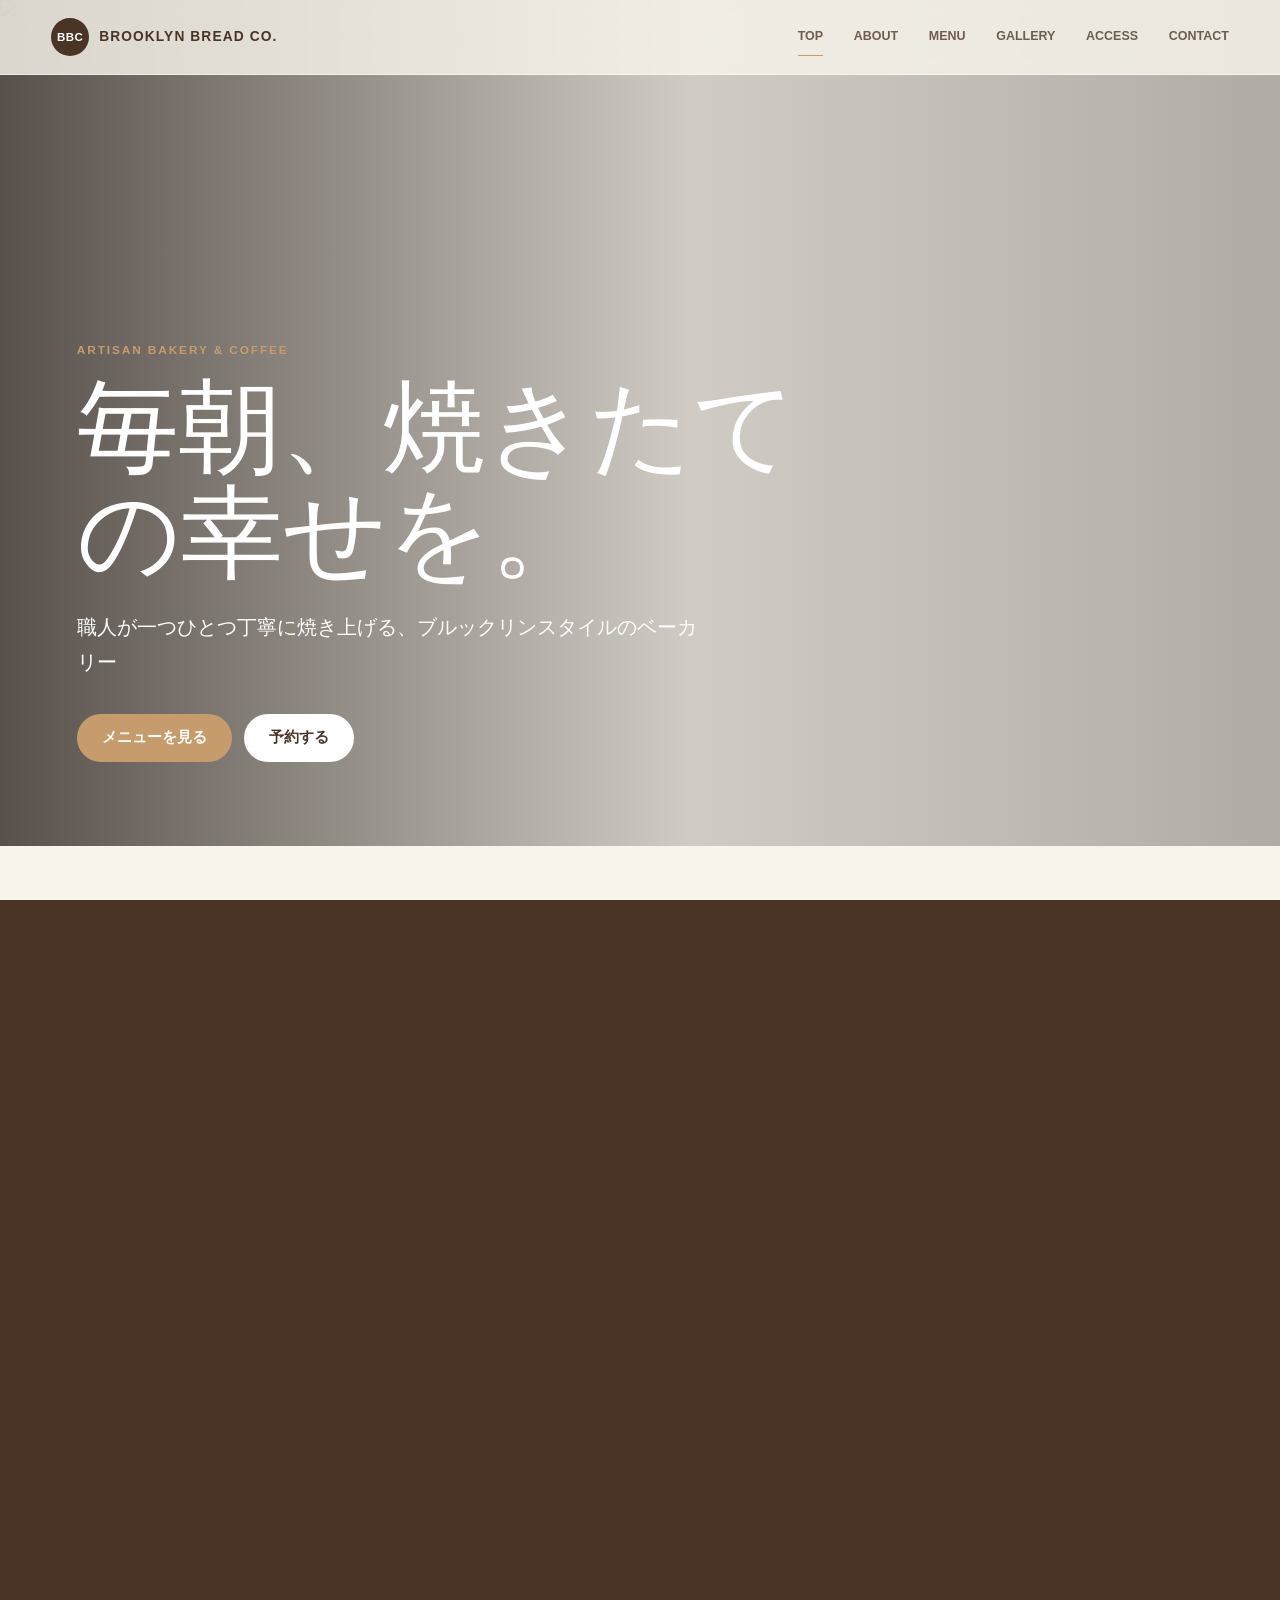
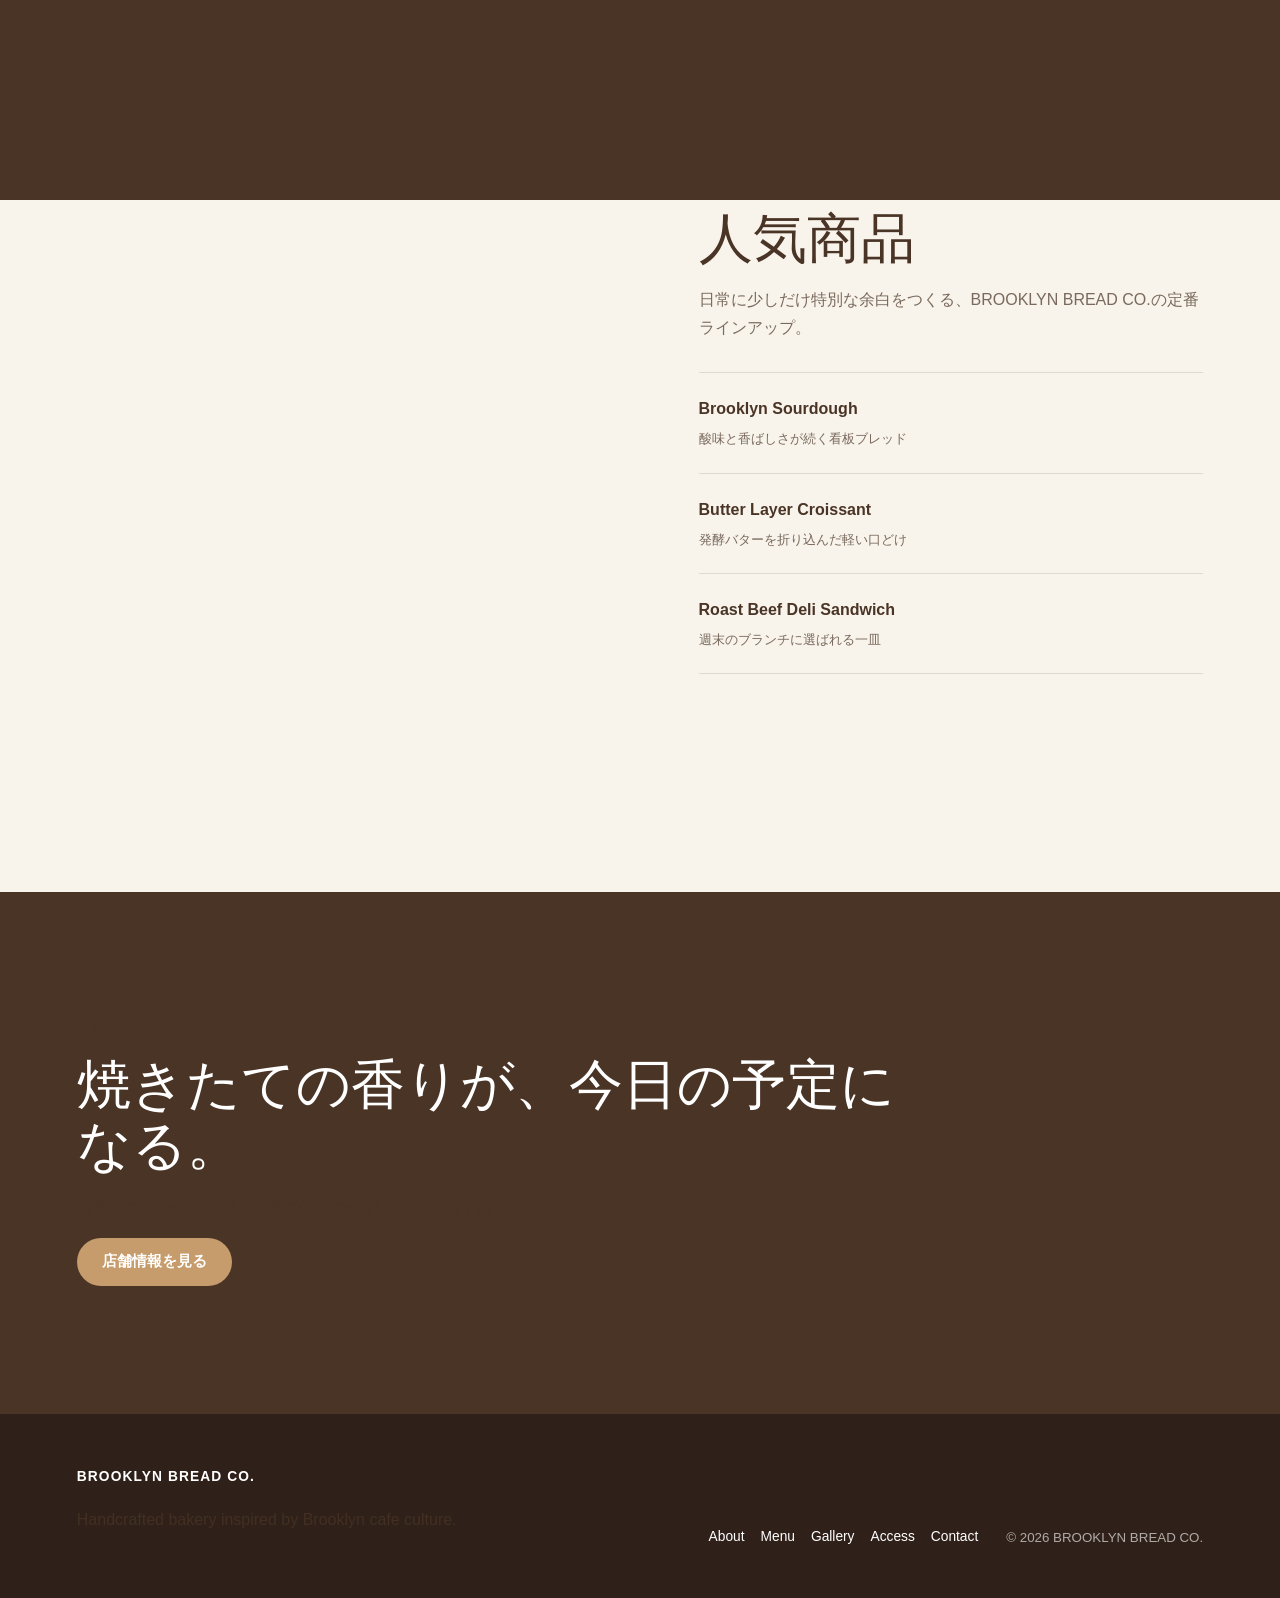
==== index.html @ 1dc983ad "Initial commit" ====
<!DOCTYPE html>
<html lang="ja">
<head>
  <meta charset="UTF-8">
  <meta name="viewport" content="width=device-width, initial-scale=1.0">
  <meta name="description" content="BROOKLYN BREAD CO.は、ブルックリンのカフェカルチャーに影響を受けた職人手作りの高級ベーカリーショップです。">
  <title>BROOKLYN BREAD CO. | 毎朝、焼きたての幸せを。</title>
  <link rel="preconnect" href="https://images.unsplash.com">
  <link rel="preconnect" href="https://images.pexels.com">
  <link rel="stylesheet" href="style.css">
</head>
<body>
  <div class="page-transition" aria-hidden="true"></div>
  <header class="site-header">
    <a class="brand" href="index.html" aria-label="BROOKLYN BREAD CO. トップページ">
      <span class="brand-mark">BBC</span>
      <span>BROOKLYN BREAD CO.</span>
    </a>
    <button class="nav-toggle" type="button" aria-label="メニューを開く" aria-expanded="false">
      <span></span>
      <span></span>
    </button>
    <nav class="site-nav" aria-label="グローバルナビゲーション">
      <a href="index.html" aria-current="page">Top</a>
      <a href="about.html">About</a>
      <a href="menu.html">Menu</a>
      <a href="gallery.html">Gallery</a>
      <a href="access.html">Access</a>
      <a href="contact.html">Contact</a>
    </nav>
  </header>

  <main>
    <section class="hero">
      <picture>
        <source media="(max-width: 700px)" srcset="https://images.unsplash.com/photo-1509440159596-0249088772ff?auto=format&amp;fit=crop&amp;w=900&amp;q=85">
        <img src="https://images.unsplash.com/photo-1509440159596-0249088772ff?auto=format&amp;fit=crop&amp;w=1800&amp;q=85" alt="焼きたてのパンが並ぶベーカリーカウンター">
      </picture>
      <div class="hero-content reveal">
        <p class="eyebrow">Artisan Bakery &amp; Coffee</p>
        <h1>毎朝、焼きたての幸せを。</h1>
        <p>職人が一つひとつ丁寧に焼き上げる、ブルックリンスタイルのベーカリー</p>
        <div class="hero-actions">
          <a class="button primary" href="menu.html">メニューを見る</a>
          <a class="button secondary" href="contact.html">予約する</a>
        </div>
      </div>
    </section>

    <section class="section intro-band">
      <div class="section-head reveal">
        <p class="eyebrow">Fresh From Brooklyn Spirit</p>
        <h2>街角のぬくもりと、ホテルラウンジの上質さを一つに。</h2>
      </div>
      <div class="feature-grid">
        <article class="feature-card reveal">
          <span>01</span>
          <h3>毎朝焼き上げ</h3>
          <p>長時間発酵の生地を、朝の空気に合わせて焼成。外は香ばしく、中はしっとりと仕上げます。</p>
        </article>
        <article class="feature-card reveal">
          <span>02</span>
          <h3>厳選素材</h3>
          <p>国産小麦、発酵バター、季節の果実を中心に、香りと余韻が残る素材だけを選びます。</p>
        </article>
        <article class="feature-card reveal">
          <span>03</span>
          <h3>コーヒーペアリング</h3>
          <p>クロワッサンやサンドイッチに寄り添う、浅煎りから深煎りまでのブレンドを用意しています。</p>
        </article>
      </div>
    </section>

    <section class="section split-section">
      <div class="split-media reveal">
        <img src="https://images.unsplash.com/photo-1517433670267-08bbd4be890f?auto=format&amp;fit=crop&amp;w=1200&amp;q=85" alt="職人がベーカリーでパンを仕上げている様子">
      </div>
      <div class="split-copy reveal">
        <p class="eyebrow">Our Signature</p>
        <h2>人気商品</h2>
        <p>日常に少しだけ特別な余白をつくる、BROOKLYN BREAD CO.の定番ラインアップ。</p>
        <div class="product-list">
          <a href="menu.html" class="product-row">
            <span>Brooklyn Sourdough</span>
            <small>酸味と香ばしさが続く看板ブレッド</small>
          </a>
          <a href="menu.html" class="product-row">
            <span>Butter Layer Croissant</span>
            <small>発酵バターを折り込んだ軽い口どけ</small>
          </a>
          <a href="menu.html" class="product-row">
            <span>Roast Beef Deli Sandwich</span>
            <small>週末のブランチに選ばれる一皿</small>
          </a>
        </div>
      </div>
    </section>

    <section class="section cta-section">
      <div class="cta-inner reveal">
        <p class="eyebrow">Visit Us Today</p>
        <h2>焼きたての香りが、今日の予定になる。</h2>
        <p>朝食、ブランチ、ギフト、旅の途中の一杯まで。店頭予約も承ります。</p>
        <a class="button primary" href="access.html">店舗情報を見る</a>
      </div>
    </section>
  </main>

  <footer class="site-footer">
    <div>
      <a class="footer-brand" href="index.html">BROOKLYN BREAD CO.</a>
      <p>Handcrafted bakery inspired by Brooklyn cafe culture.</p>
    </div>
    <nav aria-label="フッターナビゲーション">
      <a href="about.html">About</a>
      <a href="menu.html">Menu</a>
      <a href="gallery.html">Gallery</a>
      <a href="access.html">Access</a>
      <a href="contact.html">Contact</a>
    </nav>
    <small>&copy; 2026 BROOKLYN BREAD CO.</small>
  </footer>
  <script src="script.js"></script>
</body>
</html>
---- style.css ----
:root {
  --bg: #f8f4ec;
  --accent: #c69c6d;
  --text: #4a3426;
  --white: #ffffff;
  --ink-soft: rgba(74, 52, 38, 0.72);
  --line: rgba(74, 52, 38, 0.14);
  --shadow: 0 24px 70px rgba(74, 52, 38, 0.13);
  --radius: 8px;
}

* {
  box-sizing: border-box;
}

html {
  scroll-behavior: smooth;
}

body {
  margin: 0;
  background: var(--bg);
  color: var(--text);
  font-family: "Helvetica Neue", Arial, "Hiragino Sans", "Yu Gothic", sans-serif;
  letter-spacing: 0;
  line-height: 1.75;
}

img {
  display: block;
  width: 100%;
  height: 100%;
  object-fit: cover;
}

a {
  color: inherit;
  text-decoration: none;
}

.site-header {
  position: fixed;
  top: 0;
  left: 0;
  z-index: 50;
  display: flex;
  align-items: center;
  justify-content: space-between;
  width: 100%;
  padding: 18px clamp(20px, 4vw, 56px);
  background: rgba(248, 244, 236, 0.82);
  border-bottom: 1px solid rgba(255, 255, 255, 0.5);
  backdrop-filter: blur(22px);
  transition: padding 0.25s ease, box-shadow 0.25s ease, background 0.25s ease;
}

.site-header.is-scrolled {
  padding-top: 12px;
  padding-bottom: 12px;
  background: rgba(248, 244, 236, 0.94);
  box-shadow: 0 10px 34px rgba(74, 52, 38, 0.08);
}

.brand,
.footer-brand {
  display: inline-flex;
  align-items: center;
  gap: 10px;
  font-size: 0.86rem;
  font-weight: 700;
  letter-spacing: 0.08em;
}

.brand-mark {
  display: grid;
  place-items: center;
  width: 38px;
  height: 38px;
  color: var(--white);
  background: var(--text);
  border-radius: 50%;
  font-size: 0.72rem;
  letter-spacing: 0.04em;
}

.site-nav {
  display: flex;
  align-items: center;
  gap: clamp(18px, 2.4vw, 32px);
  font-size: 0.78rem;
  font-weight: 600;
  text-transform: uppercase;
}

.site-nav a {
  position: relative;
  color: rgba(74, 52, 38, 0.78);
}

.site-nav a::after {
  position: absolute;
  left: 0;
  bottom: -8px;
  width: 100%;
  height: 1px;
  background: var(--accent);
  transform: scaleX(0);
  transform-origin: right;
  transition: transform 0.25s ease;
  content: "";
}

.site-nav a:hover::after,
.site-nav a[aria-current="page"]::after {
  transform: scaleX(1);
  transform-origin: left;
}

.nav-toggle {
  display: none;
  width: 42px;
  height: 42px;
  padding: 0;
  background: transparent;
  border: 1px solid var(--line);
  border-radius: 50%;
}

.nav-toggle span {
  display: block;
  width: 18px;
  height: 1px;
  margin: 6px auto;
  background: var(--text);
  transition: transform 0.25s ease;
}

.hero {
  position: relative;
  min-height: 94vh;
  display: grid;
  align-items: end;
  padding: 140px clamp(20px, 6vw, 82px) 84px;
  color: var(--white);
  overflow: hidden;
}

.hero::after,
.page-hero::after {
  position: absolute;
  inset: 0;
  background: linear-gradient(90deg, rgba(26, 18, 13, 0.72), rgba(26, 18, 13, 0.18) 54%, rgba(26, 18, 13, 0.32));
  content: "";
}

.hero picture,
.hero img,
.page-hero > img {
  position: absolute;
  inset: 0;
  z-index: -1;
}

.hero-content {
  position: relative;
  z-index: 1;
  max-width: 760px;
}

.hero h1,
.page-hero h1,
.compact-hero h1 {
  margin: 0;
  font-family: Georgia, "Times New Roman", serif;
  font-size: clamp(3rem, 8vw, 7.5rem);
  font-weight: 500;
  line-height: 1.03;
}

.hero p:not(.eyebrow),
.compact-hero p:not(.eyebrow) {
  max-width: 620px;
  margin: 24px 0 0;
  font-size: clamp(1rem, 2vw, 1.25rem);
}

.eyebrow {
  margin: 0 0 14px;
  color: var(--accent);
  font-size: 0.74rem;
  font-weight: 800;
  letter-spacing: 0.16em;
  text-transform: uppercase;
}

.hero-actions {
  display: flex;
  flex-wrap: wrap;
  gap: 12px;
  margin-top: 34px;
}

.button {
  display: inline-flex;
  align-items: center;
  justify-content: center;
  min-height: 48px;
  padding: 0 24px;
  border: 1px solid transparent;
  border-radius: 999px;
  font-size: 0.92rem;
  font-weight: 700;
  transition: transform 0.25s ease, background 0.25s ease, color 0.25s ease, border-color 0.25s ease;
}

.button:hover {
  transform: translateY(-2px);
}

.button.primary {
  color: var(--white);
  background: var(--accent);
}

.button.secondary {
  color: var(--text);
  background: var(--white);
  border-color: rgba(255, 255, 255, 0.55);
}

.section {
  padding: clamp(72px, 10vw, 132px) clamp(20px, 6vw, 82px);
}

.section-head {
  max-width: 840px;
  margin-bottom: 46px;
}

.section h2,
.split-copy h2,
.info-panel h2,
.contact-form h2,
.reservation-panel h2 {
  margin: 0;
  font-family: Georgia, "Times New Roman", serif;
  font-size: clamp(2rem, 4.2vw, 4.2rem);
  font-weight: 500;
  line-height: 1.14;
}

.feature-grid,
.values-grid,
.card-grid {
  display: grid;
  grid-template-columns: repeat(3, minmax(0, 1fr));
  gap: 20px;
}

.feature-card,
.value-card,
.menu-card,
.info-panel,
.contact-form,
.reservation-panel {
  background: rgba(255, 255, 255, 0.74);
  border: 1px solid rgba(255, 255, 255, 0.78);
  border-radius: var(--radius);
  box-shadow: var(--shadow);
}

.feature-card {
  padding: 30px;
}

.feature-card span {
  color: var(--accent);
  font-weight: 800;
}

.feature-card h3,
.value-card h3,
.menu-card h3,
.newsletter h3 {
  margin: 18px 0 8px;
  font-size: 1.25rem;
  line-height: 1.35;
}

.feature-card p,
.value-card p,
.menu-card p,
.split-copy p,
.story-text p,
.cta-inner p,
.site-footer p {
  color: var(--ink-soft);
}

.split-section,
.access-layout,
.contact-layout {
  display: grid;
  grid-template-columns: minmax(0, 1.05fr) minmax(320px, 0.95fr);
  gap: clamp(28px, 5vw, 70px);
  align-items: center;
}

.split-media {
  height: min(680px, 68vw);
  min-height: 420px;
  overflow: hidden;
  border-radius: var(--radius);
}

.product-list {
  margin-top: 30px;
  border-top: 1px solid var(--line);
}

.product-row {
  display: grid;
  gap: 4px;
  padding: 22px 0;
  border-bottom: 1px solid var(--line);
  transition: color 0.25s ease, transform 0.25s ease;
}

.product-row:hover {
  color: var(--accent);
  transform: translateX(6px);
}

.product-row span {
  font-weight: 800;
}

.product-row small {
  color: var(--ink-soft);
}

.cta-section {
  background: var(--text);
  color: var(--white);
}

.cta-inner {
  max-width: 820px;
}

.page-hero {
  position: relative;
  min-height: 68vh;
  display: grid;
  align-items: end;
  padding: 130px clamp(20px, 6vw, 82px) 72px;
  color: var(--white);
  overflow: hidden;
}

.page-hero-copy {
  position: relative;
  z-index: 1;
  max-width: 900px;
}

.compact-hero {
  padding: 154px clamp(20px, 6vw, 82px) 62px;
}

.compact-hero > div {
  max-width: 900px;
}

.compact-hero h1 {
  color: var(--text);
  font-size: clamp(2.6rem, 6vw, 6.4rem);
}

.story-layout {
  display: grid;
  grid-template-columns: 0.9fr 1.1fr;
  gap: clamp(28px, 6vw, 90px);
}

.story-text {
  font-size: 1.04rem;
}

.value-card,
.menu-card {
  overflow: hidden;
  transition: transform 0.28s ease, box-shadow 0.28s ease;
}

.value-card:hover,
.menu-card:hover,
.feature-card:hover {
  transform: translateY(-6px);
  box-shadow: 0 28px 80px rgba(74, 52, 38, 0.18);
}

.value-card img {
  aspect-ratio: 4 / 3;
  height: auto;
}

.value-card h3,
.value-card p {
  padding-right: 24px;
  padding-left: 24px;
}

.value-card p {
  padding-bottom: 24px;
}

.menu-section {
  padding-top: 40px;
}

.menu-category {
  margin: 58px 0 22px;
}

.menu-category:first-child {
  margin-top: 0;
}

.card-grid {
  grid-template-columns: repeat(2, minmax(0, 1fr));
}

.menu-card {
  display: grid;
  grid-template-columns: 42% 1fr;
  min-height: 230px;
}

.menu-card div {
  padding: 24px;
}

.menu-card h3 {
  margin-top: 0;
}

.menu-card span {
  display: inline-block;
  margin-top: 12px;
  color: var(--accent);
  font-weight: 800;
}

.gallery-grid {
  display: grid;
  grid-template-columns: repeat(4, minmax(0, 1fr));
  grid-auto-rows: 260px;
  gap: 16px;
}

.gallery-item {
  position: relative;
  margin: 0;
  overflow: hidden;
  border-radius: var(--radius);
  background: var(--white);
}

.gallery-item.large {
  grid-column: span 2;
  grid-row: span 2;
}

.gallery-item.tall {
  grid-row: span 2;
}

.gallery-item.wide {
  grid-column: span 2;
}

.gallery-item img {
  transition: transform 0.45s ease;
}

.gallery-item:hover img {
  transform: scale(1.055);
}

.gallery-item figcaption {
  position: absolute;
  left: 16px;
  bottom: 16px;
  padding: 6px 12px;
  color: var(--white);
  background: rgba(74, 52, 38, 0.62);
  border-radius: 999px;
  font-size: 0.82rem;
}

.info-panel,
.contact-form,
.reservation-panel {
  padding: clamp(24px, 4vw, 42px);
}

.info-panel dl {
  margin: 28px 0;
}

.info-panel div {
  display: grid;
  grid-template-columns: 96px 1fr;
  gap: 18px;
  padding: 18px 0;
  border-bottom: 1px solid var(--line);
}

.info-panel dt {
  font-weight: 800;
}

.info-panel dd {
  margin: 0;
  color: var(--ink-soft);
}

.map-panel {
  position: relative;
  min-height: 520px;
  overflow: hidden;
  border-radius: var(--radius);
  background: #eee3d4;
  border: 1px solid rgba(74, 52, 38, 0.1);
}

.map-grid {
  position: absolute;
  inset: -20%;
  background:
    linear-gradient(90deg, rgba(74, 52, 38, 0.12) 1px, transparent 1px),
    linear-gradient(rgba(74, 52, 38, 0.12) 1px, transparent 1px);
  background-size: 74px 74px;
  transform: rotate(-7deg);
}

.map-pin {
  position: absolute;
  top: 50%;
  left: 50%;
  padding: 16px 18px;
  color: var(--white);
  background: var(--text);
  border-radius: var(--radius);
  transform: translate(-50%, -50%);
  text-align: center;
  font-size: 0.84rem;
  font-weight: 800;
  line-height: 1.35;
  box-shadow: var(--shadow);
}

.contact-layout {
  align-items: start;
}

form {
  display: grid;
  gap: 18px;
}

label {
  display: grid;
  gap: 8px;
  color: rgba(74, 52, 38, 0.82);
  font-size: 0.9rem;
  font-weight: 700;
}

input,
select,
textarea {
  width: 100%;
  min-height: 48px;
  padding: 12px 14px;
  color: var(--text);
  background: var(--white);
  border: 1px solid var(--line);
  border-radius: var(--radius);
  font: inherit;
}

textarea {
  resize: vertical;
}

.reservation-panel {
  display: grid;
  gap: 34px;
}

.newsletter {
  padding-top: 28px;
  border-top: 1px solid var(--line);
}

.newsletter-form {
  grid-template-columns: 1fr auto;
  gap: 10px;
}

.newsletter-form button {
  min-width: 82px;
  color: var(--white);
  background: var(--text);
  border: 0;
  border-radius: var(--radius);
  font-weight: 800;
}

.site-footer {
  display: grid;
  grid-template-columns: minmax(240px, 1fr) auto auto;
  gap: 28px;
  align-items: end;
  padding: 48px clamp(20px, 6vw, 82px);
  color: var(--white);
  background: #2f2119;
}

.site-footer nav {
  display: flex;
  flex-wrap: wrap;
  gap: 16px;
  font-size: 0.86rem;
}

.site-footer small {
  color: rgba(255, 255, 255, 0.62);
}

.reveal {
  opacity: 0;
  transform: translateY(28px);
  transition: opacity 0.7s ease, transform 0.7s ease;
}

.reveal.is-visible {
  opacity: 1;
  transform: translateY(0);
}

.page-transition {
  position: fixed;
  inset: 0;
  z-index: 100;
  pointer-events: none;
  background: var(--text);
  transform: translateY(100%);
}

.page-transition.is-active {
  animation: pageWipe 0.55s ease forwards;
}

@keyframes pageWipe {
  0% { transform: translateY(100%); }
  48% { transform: translateY(0); }
  100% { transform: translateY(-100%); }
}

@media (max-width: 980px) {
  .feature-grid,
  .values-grid,
  .card-grid,
  .split-section,
  .story-layout,
  .access-layout,
  .contact-layout,
  .site-footer {
    grid-template-columns: 1fr;
  }

  .gallery-grid {
    grid-template-columns: repeat(2, minmax(0, 1fr));
  }

  .site-footer {
    align-items: start;
  }
}

@media (max-width: 760px) {
  .site-header {
    padding: 14px 18px;
  }

  .brand span:last-child {
    max-width: 180px;
    font-size: 0.75rem;
  }

  .nav-toggle {
    display: block;
    position: relative;
    z-index: 60;
  }

  .site-nav {
    position: fixed;
    inset: 0 0 auto;
    display: grid;
    gap: 0;
    padding: 92px 20px 24px;
    background: rgba(248, 244, 236, 0.98);
    box-shadow: var(--shadow);
    transform: translateY(-110%);
    transition: transform 0.3s ease;
  }

  .site-nav.is-open {
    transform: translateY(0);
  }

  .site-nav a {
    padding: 18px 2px;
    border-bottom: 1px solid var(--line);
    font-size: 1rem;
  }

  .nav-toggle.is-open span:first-child {
    transform: translateY(3.5px) rotate(45deg);
  }

  .nav-toggle.is-open span:last-child {
    transform: translateY(-3.5px) rotate(-45deg);
  }

  .hero {
    min-height: 88vh;
    padding: 128px 20px 46px;
  }

  .hero h1 {
    font-size: clamp(2.75rem, 17vw, 4.8rem);
  }

  .section {
    padding: 64px 20px;
  }

  .page-hero,
  .compact-hero {
    padding-right: 20px;
    padding-left: 20px;
  }

  .split-media {
    height: 420px;
    min-height: 320px;
  }

  .menu-card {
    grid-template-columns: 1fr;
  }

  .menu-card img {
    aspect-ratio: 16 / 10;
    height: auto;
  }

  .gallery-grid {
    grid-auto-rows: 220px;
    gap: 12px;
  }

  .gallery-item.large,
  .gallery-item.tall,
  .gallery-item.wide {
    grid-column: span 2;
    grid-row: span 1;
  }

  .info-panel div {
    grid-template-columns: 1fr;
    gap: 4px;
  }

  .map-panel {
    min-height: 360px;
  }

  .newsletter-form {
    grid-template-columns: 1fr;
  }
}

@media (prefers-reduced-motion: reduce) {
  *,
  *::before,
  *::after {
    scroll-behavior: auto !important;
    animation-duration: 0.01ms !important;
    animation-iteration-count: 1 !important;
    transition-duration: 0.01ms !important;
  }
}
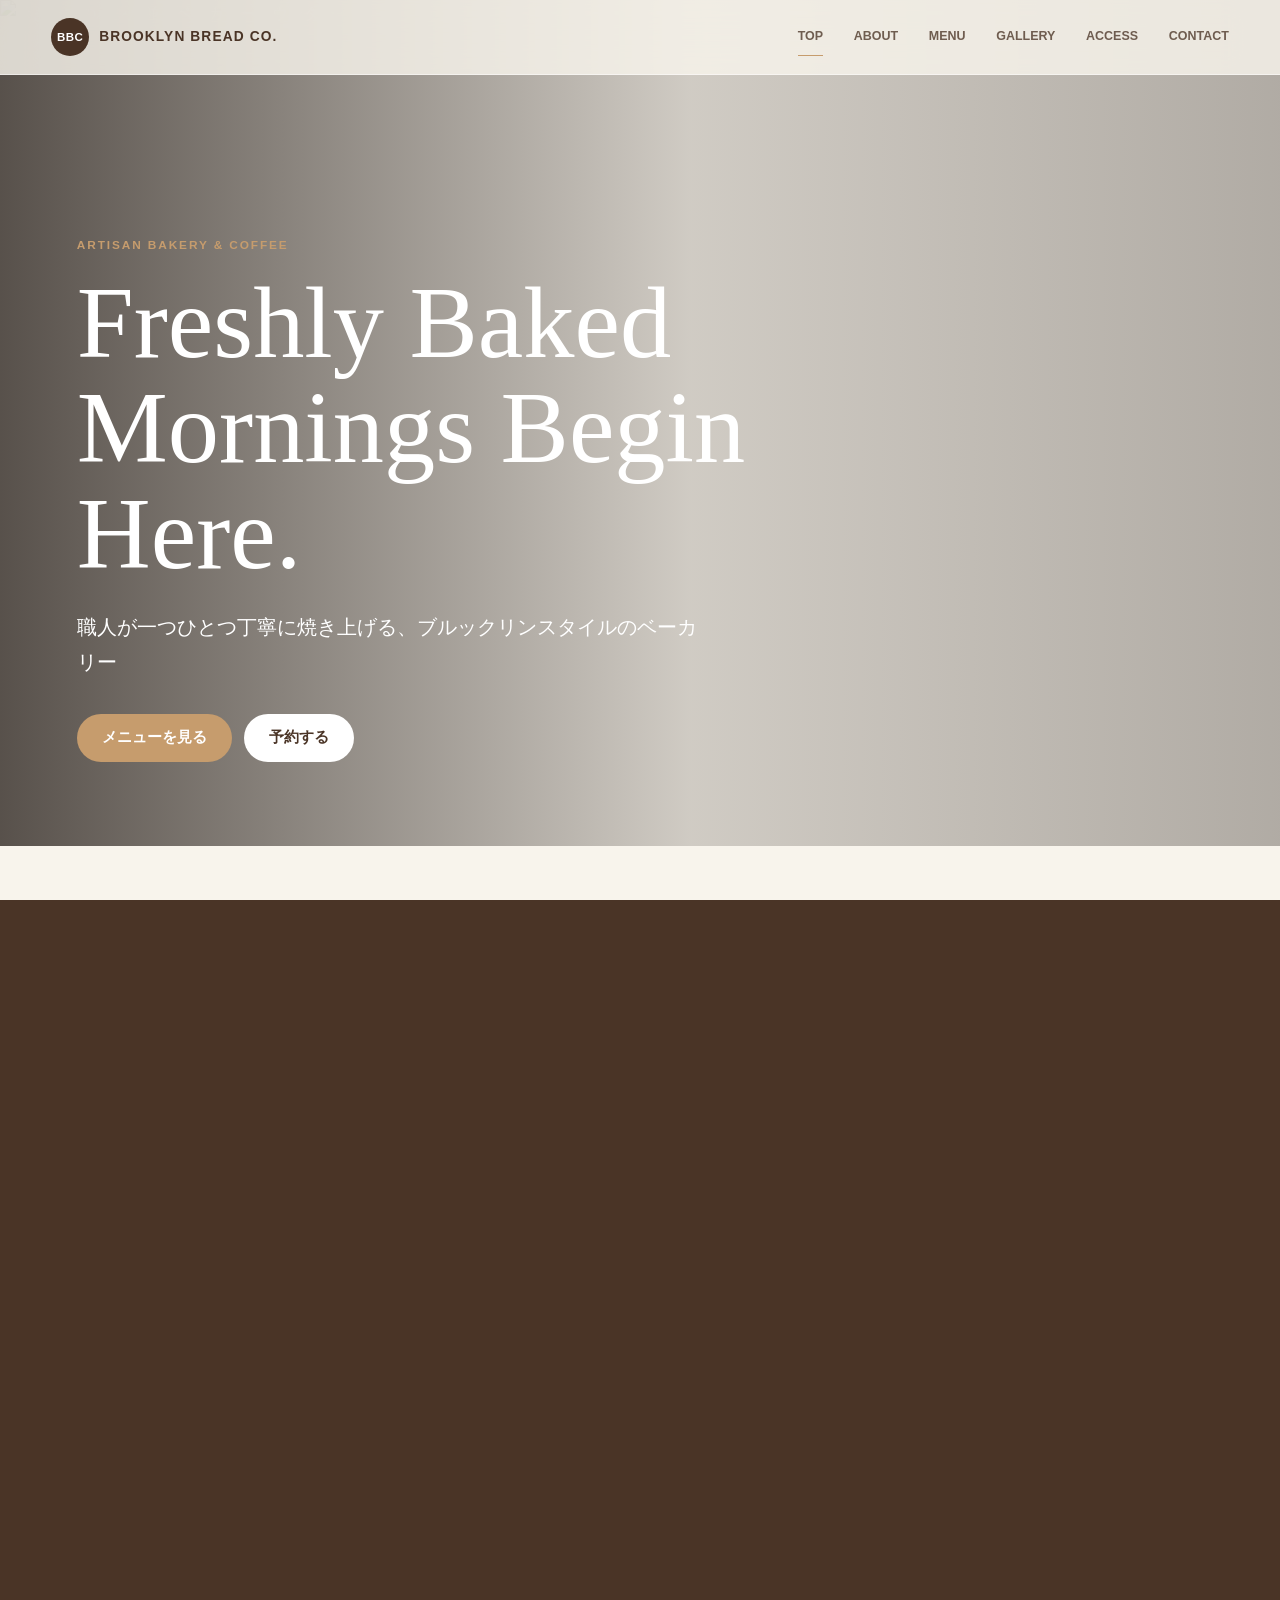
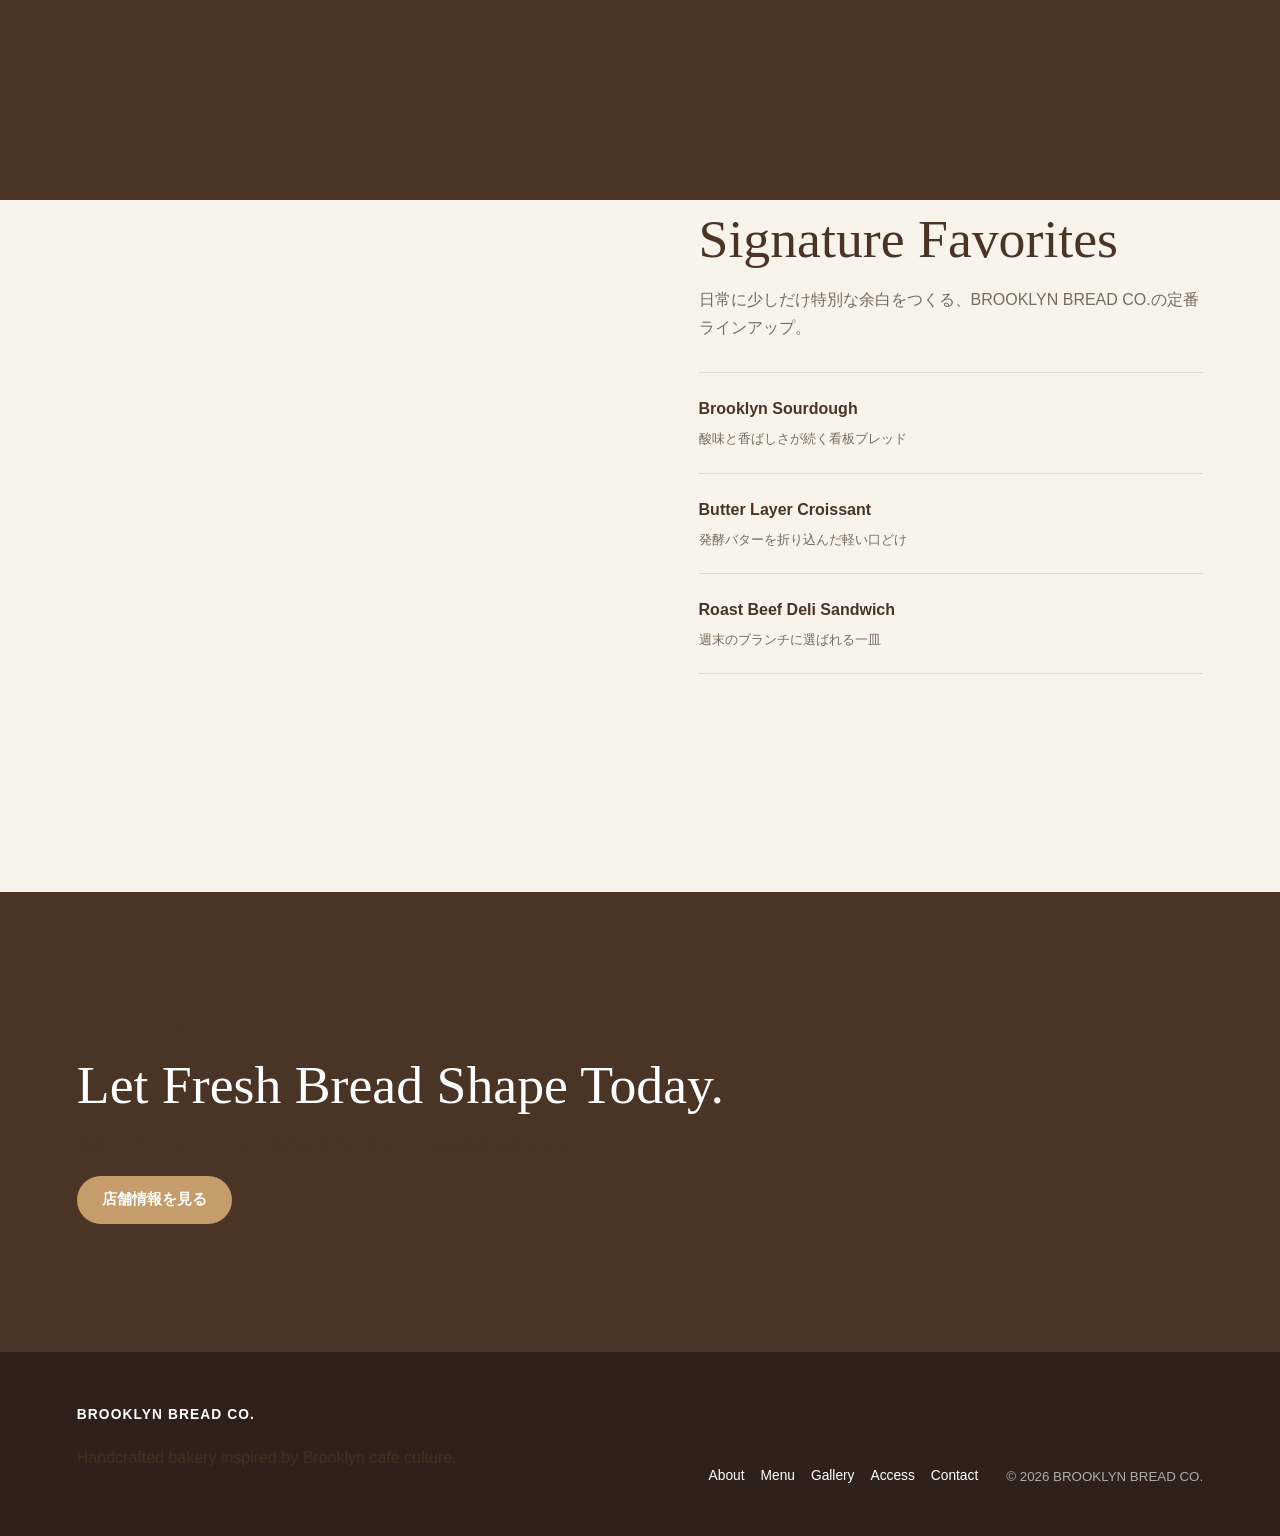
==== commit b5d86393: "Update Brooklyn Bread Co English headings" ====
--- a/index.html
+++ b/index.html
@@ -4,7 +4,7 @@
   <meta charset="UTF-8">
   <meta name="viewport" content="width=device-width, initial-scale=1.0">
   <meta name="description" content="BROOKLYN BREAD CO.は、ブルックリンのカフェカルチャーに影響を受けた職人手作りの高級ベーカリーショップです。">
-  <title>BROOKLYN BREAD CO. | 毎朝、焼きたての幸せを。</title>
+  <title>BROOKLYN BREAD CO. | Freshly Baked Mornings Begin Here.</title>
   <link rel="preconnect" href="https://images.unsplash.com">
   <link rel="preconnect" href="https://images.pexels.com">
   <link rel="stylesheet" href="style.css">
@@ -38,7 +38,7 @@
       </picture>
       <div class="hero-content reveal">
         <p class="eyebrow">Artisan Bakery &amp; Coffee</p>
-        <h1>毎朝、焼きたての幸せを。</h1>
+        <h1>Freshly Baked Mornings Begin Here.</h1>
         <p>職人が一つひとつ丁寧に焼き上げる、ブルックリンスタイルのベーカリー</p>
         <div class="hero-actions">
           <a class="button primary" href="menu.html">メニューを見る</a>
@@ -50,22 +50,22 @@
     <section class="section intro-band">
       <div class="section-head reveal">
         <p class="eyebrow">Fresh From Brooklyn Spirit</p>
-        <h2>街角のぬくもりと、ホテルラウンジの上質さを一つに。</h2>
+        <h2>Neighborhood Warmth, Lounge-Level Craft.</h2>
       </div>
       <div class="feature-grid">
         <article class="feature-card reveal">
           <span>01</span>
-          <h3>毎朝焼き上げ</h3>
+          <h3>Baked Fresh Each Morning</h3>
           <p>長時間発酵の生地を、朝の空気に合わせて焼成。外は香ばしく、中はしっとりと仕上げます。</p>
         </article>
         <article class="feature-card reveal">
           <span>02</span>
-          <h3>厳選素材</h3>
+          <h3>Selected With Precision</h3>
           <p>国産小麦、発酵バター、季節の果実を中心に、香りと余韻が残る素材だけを選びます。</p>
         </article>
         <article class="feature-card reveal">
           <span>03</span>
-          <h3>コーヒーペアリング</h3>
+          <h3>Coffee Pairings</h3>
           <p>クロワッサンやサンドイッチに寄り添う、浅煎りから深煎りまでのブレンドを用意しています。</p>
         </article>
       </div>
@@ -77,7 +77,7 @@
       </div>
       <div class="split-copy reveal">
         <p class="eyebrow">Our Signature</p>
-        <h2>人気商品</h2>
+        <h2>Signature Favorites</h2>
         <p>日常に少しだけ特別な余白をつくる、BROOKLYN BREAD CO.の定番ラインアップ。</p>
         <div class="product-list">
           <a href="menu.html" class="product-row">
@@ -99,7 +99,7 @@
     <section class="section cta-section">
       <div class="cta-inner reveal">
         <p class="eyebrow">Visit Us Today</p>
-        <h2>焼きたての香りが、今日の予定になる。</h2>
+        <h2>Let Fresh Bread Shape Today.</h2>
         <p>朝食、ブランチ、ギフト、旅の途中の一杯まで。店頭予約も承ります。</p>
         <a class="button primary" href="access.html">店舗情報を見る</a>
       </div>
